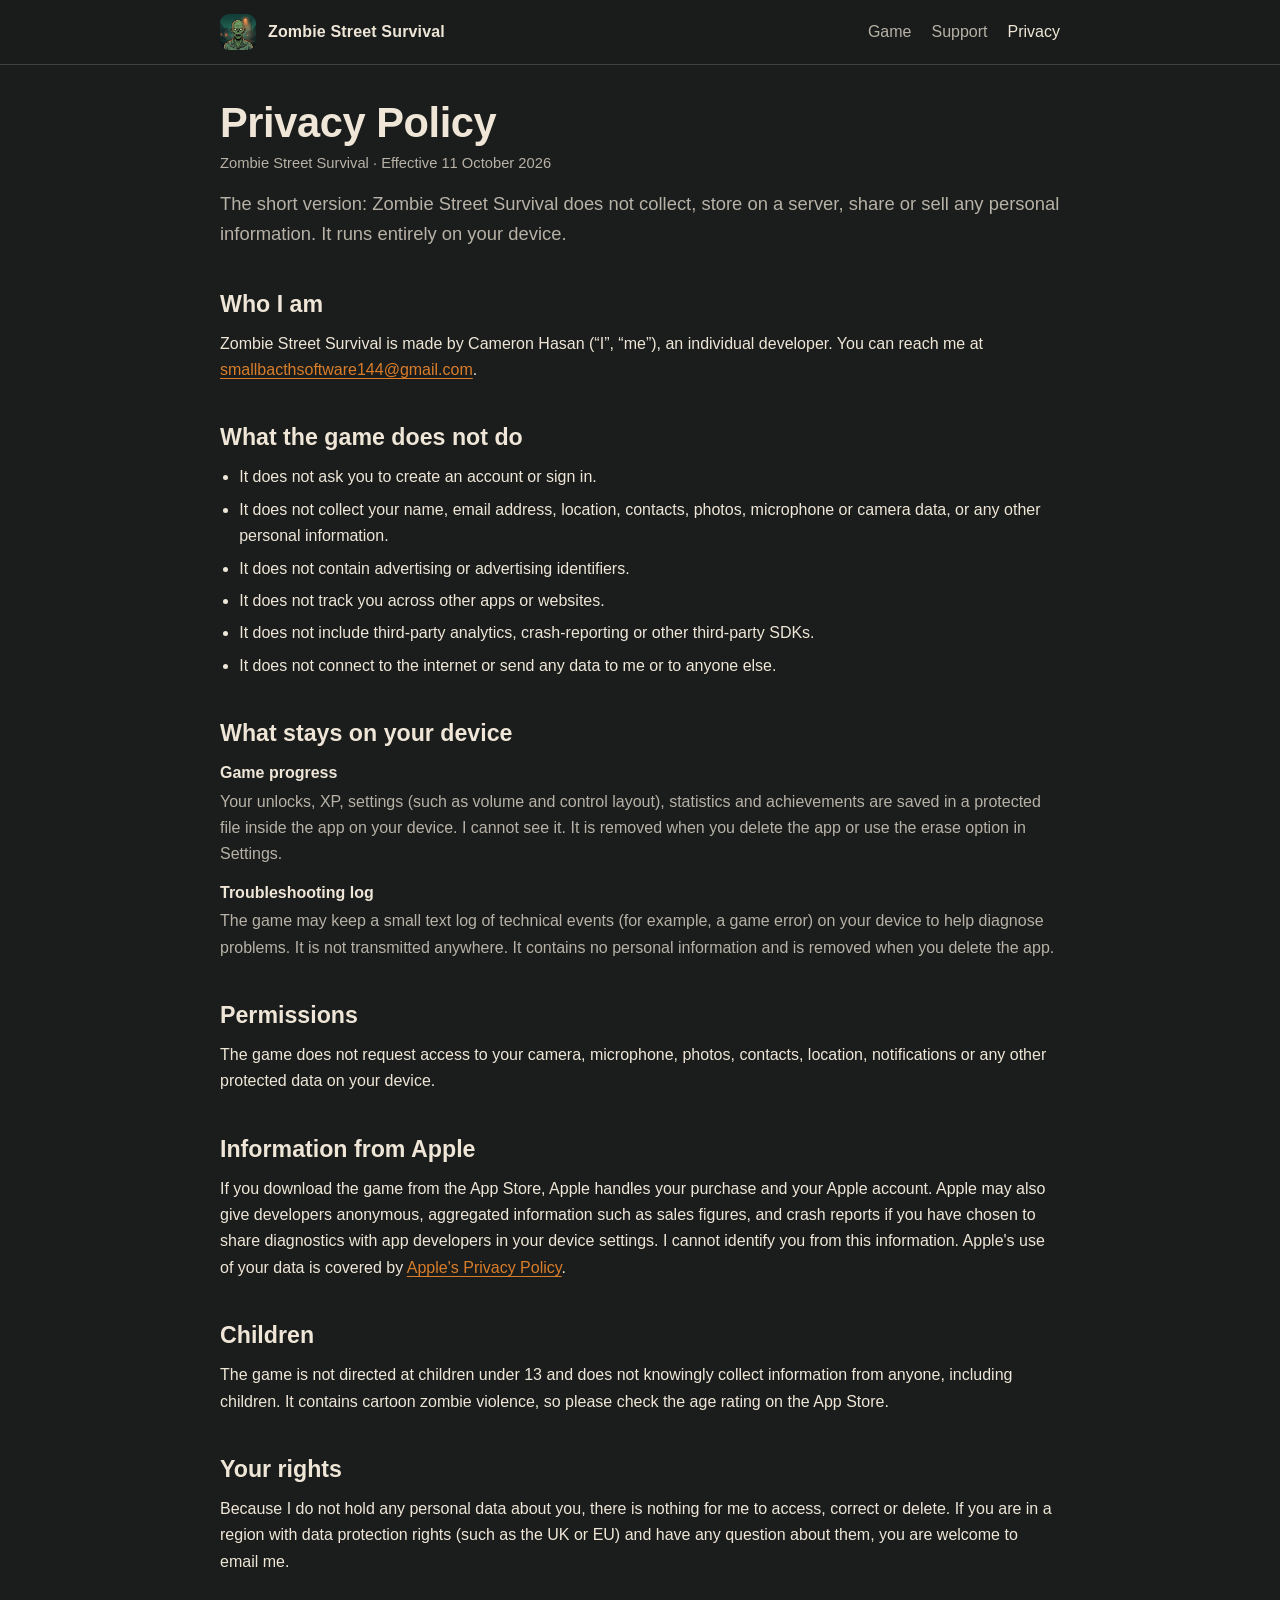
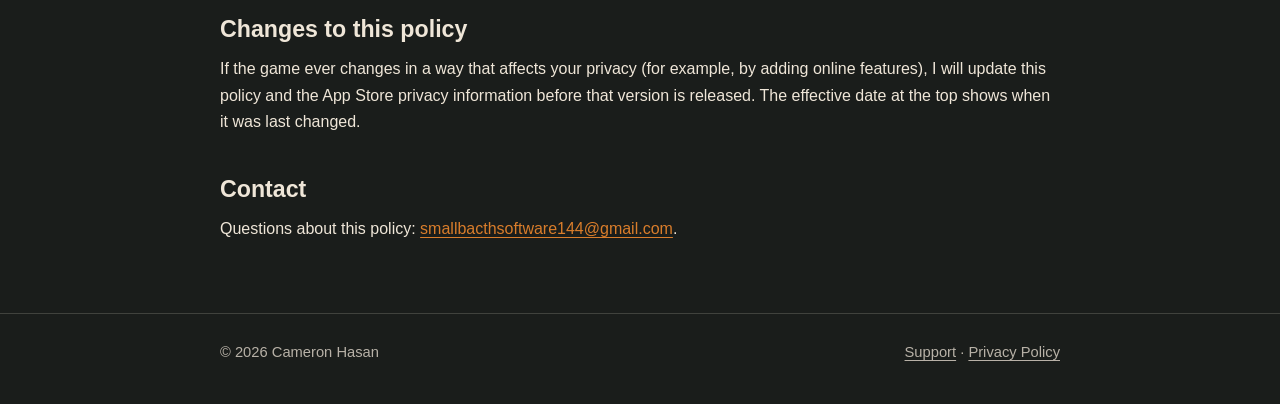
==== privacy.html @ cae44ef5 "Zombie Street Survival website: home, support, privacy Co-Authored-By: Claude Sonnet 5.5 <noreply@an" ====
<!doctype html>
<html lang="en">
<head>
<meta charset="utf-8">
<meta name="viewport" content="width=device-width, initial-scale=1">
<title>Privacy Policy - Zombie Street Survival</title>
<meta name="description" content="Privacy policy for Zombie Street Survival: the game collects no personal data.">
<meta name="theme-color" content="#1a1d1b">
<link rel="icon" type="image/png" href="img/favicon.png">
<link rel="apple-touch-icon" href="img/apple-touch-icon.png">
<link rel="stylesheet" href="style.css">
</head>
<body>
<header class="top"><div class="wrap">
<a class="brand" href="index.html"><img src="img/icon.png" alt="" width="36" height="36"><span>Zombie Street Survival</span></a>
<nav aria-label="Main"><a href="index.html">Game</a><a href="support.html">Support</a><a href="privacy.html" aria-current="page">Privacy</a></nav>
</div></header>

<main><div class="wrap">
<h1 style="font-size:clamp(1.8rem,5vw,2.6rem);margin:0 0 6px">Privacy Policy</h1>
<p class="small">Zombie Street Survival &middot; Effective 11 October 2026</p>

<p class="lead">The short version: Zombie Street Survival does not collect, store on a server, share or sell any personal information. It runs entirely on your device.</p>

<h2>Who I am</h2>
<p>Zombie Street Survival is made by Cameron Hasan (&ldquo;I&rdquo;, &ldquo;me&rdquo;), an individual developer. You can reach me at <a href="mailto:smallbacthsoftware144@gmail.com">smallbacthsoftware144@gmail.com</a>.</p>

<h2>What the game does not do</h2>
<ul>
<li>It does not ask you to create an account or sign in.</li>
<li>It does not collect your name, email address, location, contacts, photos, microphone or camera data, or any other personal information.</li>
<li>It does not contain advertising or advertising identifiers.</li>
<li>It does not track you across other apps or websites.</li>
<li>It does not include third-party analytics, crash-reporting or other third-party SDKs.</li>
<li>It does not connect to the internet or send any data to me or to anyone else.</li>
</ul>

<h2>What stays on your device</h2>
<dl class="facts">
<dt>Game progress</dt>
<dd>Your unlocks, XP, settings (such as volume and control layout), statistics and achievements are saved in a protected file inside the app on your device. I cannot see it. It is removed when you delete the app or use the erase option in Settings.</dd>
<dt>Troubleshooting log</dt>
<dd>The game may keep a small text log of technical events (for example, a game error) on your device to help diagnose problems. It is not transmitted anywhere. It contains no personal information and is removed when you delete the app.</dd>
</dl>

<h2>Permissions</h2>
<p>The game does not request access to your camera, microphone, photos, contacts, location, notifications or any other protected data on your device.</p>

<h2>Information from Apple</h2>
<p>If you download the game from the App Store, Apple handles your purchase and your Apple account. Apple may also give developers anonymous, aggregated information such as sales figures, and crash reports if you have chosen to share diagnostics with app developers in your device settings. I cannot identify you from this information. Apple's use of your data is covered by <a href="https://www.apple.com/legal/privacy/" rel="noopener">Apple's Privacy Policy</a>.</p>

<h2>Children</h2>
<p>The game is not directed at children under 13 and does not knowingly collect information from anyone, including children. It contains cartoon zombie violence, so please check the age rating on the App Store.</p>

<h2>Your rights</h2>
<p>Because I do not hold any personal data about you, there is nothing for me to access, correct or delete. If you are in a region with data protection rights (such as the UK or EU) and have any question about them, you are welcome to email me.</p>

<h2>Changes to this policy</h2>
<p>If the game ever changes in a way that affects your privacy (for example, by adding online features), I will update this policy and the App Store privacy information before that version is released. The effective date at the top shows when it was last changed.</p>

<h2>Contact</h2>
<p>Questions about this policy: <a href="mailto:smallbacthsoftware144@gmail.com">smallbacthsoftware144@gmail.com</a>.</p>
</div></main>
<footer><div class="wrap">
<span>&copy; 2026 Cameron Hasan</span>
<span><a href="support.html">Support</a> &middot; <a href="privacy.html">Privacy Policy</a></span>
</div></footer>
</body>
</html>
---- style.css ----
:root {
  --bg: #1a1d1b;
  --panel: #232825;
  --panel-2: #2b312d;
  --cream: #efe6d8;
  --dim: rgba(239, 230, 216, 0.74);
  --amber: #d97d2b;
  --amber-dim: #a85f1f;
  --line: rgba(239, 230, 216, 0.18);
  --night: #12302c;
}
* { box-sizing: border-box; }
html { color-scheme: dark; }
body {
  margin: 0;
  background: var(--bg);
  color: var(--cream);
  font: 16px/1.65 -apple-system, BlinkMacSystemFont, "Segoe UI", Roboto, Helvetica, Arial, sans-serif;
  -webkit-text-size-adjust: 100%;
}
a { color: var(--amber); text-underline-offset: 3px; }
a:hover { color: #f0a257; }
a:focus-visible, summary:focus-visible { outline: 2px solid var(--amber); outline-offset: 3px; border-radius: 4px; }
.wrap { max-width: 880px; margin: 0 auto; padding: 0 20px; }

/* top bar */
.top { border-bottom: 1px solid var(--line); background: rgba(26, 29, 27, 0.95); }
.top .wrap { display: flex; align-items: center; justify-content: space-between; gap: 16px; min-height: 64px; flex-wrap: wrap; }
.brand { display: flex; align-items: center; gap: 12px; color: var(--cream); text-decoration: none; font-weight: 700; letter-spacing: 0.01em; }
.brand img { width: 36px; height: 36px; border-radius: 9px; display: block; }
.top nav { display: flex; gap: 20px; }
.top nav a { color: var(--dim); text-decoration: none; padding: 8px 0; }
.top nav a:hover, .top nav a[aria-current="page"] { color: var(--cream); }

/* hero */
.hero { position: relative; background: var(--night); border-bottom: 1px solid var(--line); }
.hero img.art { display: block; width: 100%; height: auto; max-height: 460px; object-fit: cover; object-position: center 35%; }
.hero::after { content: ""; position: absolute; inset: 0; background: linear-gradient(180deg, rgba(26,29,27,0) 35%, rgba(26,29,27,0.92) 100%); pointer-events: none; }
.hero .copy { position: absolute; z-index: 1; left: 0; right: 0; bottom: 0; padding-bottom: 28px; }
h1 { font-size: clamp(2rem, 6vw, 3.4rem); line-height: 1.05; margin: 0 0 6px; letter-spacing: -0.01em; }
.tag { font-size: clamp(1.05rem, 2.6vw, 1.3rem); color: var(--amber); margin: 0; font-weight: 600; }

main { padding: 36px 0 56px; }
h2 { font-size: 1.45rem; margin: 40px 0 12px; line-height: 1.25; }
h2:first-child { margin-top: 0; }
h3 { font-size: 1.05rem; margin: 24px 0 6px; }
p { margin: 0 0 14px; }
.lead { font-size: 1.15rem; color: var(--dim); }
ul { padding-left: 1.2rem; margin: 0 0 14px; }
li { margin-bottom: 6px; }

.pill { display: inline-block; background: var(--panel-2); border: 1px solid var(--line); border-radius: 999px; padding: 6px 14px; font-size: 0.95rem; color: var(--cream); }
.pill.hot { background: var(--amber); border-color: var(--amber); color: #1a1d1b; font-weight: 700; }
.pills { display: flex; flex-wrap: wrap; gap: 10px; margin: 18px 0 8px; }

.grid { display: grid; grid-template-columns: repeat(auto-fit, minmax(240px, 1fr)); gap: 14px; margin: 18px 0 8px; }
.card { background: var(--panel); border: 1px solid var(--line); border-radius: 14px; padding: 18px 18px 8px; }
.card h3 { margin: 0 0 6px; color: var(--cream); }
.card p { color: var(--dim); font-size: 0.97rem; }

.box { background: var(--panel); border: 1px solid var(--line); border-left: 4px solid var(--amber); border-radius: 12px; padding: 16px 20px 6px; margin: 18px 0 24px; }
.box.contact { border-left-color: var(--amber); }
.big-mail { font-size: 1.2rem; font-weight: 700; word-break: break-all; }

details { background: var(--panel); border: 1px solid var(--line); border-radius: 12px; margin: 0 0 10px; }
summary { cursor: pointer; padding: 15px 18px; font-weight: 600; list-style: none; display: flex; justify-content: space-between; gap: 12px; }
summary::-webkit-details-marker { display: none; }
summary::after { content: "+"; color: var(--amber); font-size: 1.3rem; line-height: 1; }
details[open] summary::after { content: "–"; }
details .answer { padding: 0 18px 8px; color: var(--dim); }
details .answer p:last-child { margin-bottom: 8px; }

footer { border-top: 1px solid var(--line); padding: 26px 0 40px; color: var(--dim); font-size: 0.92rem; }
footer .wrap { display: flex; justify-content: space-between; gap: 12px; flex-wrap: wrap; }
footer a { color: var(--dim); }
footer a:hover { color: var(--cream); }
.small { font-size: 0.92rem; color: var(--dim); }
dl.facts { margin: 0 0 14px; }
dl.facts dt { font-weight: 700; margin-top: 12px; }
dl.facts dd { margin: 2px 0 0; color: var(--dim); }
@media (max-width: 520px) { .top .wrap { padding-top: 10px; padding-bottom: 6px; } }
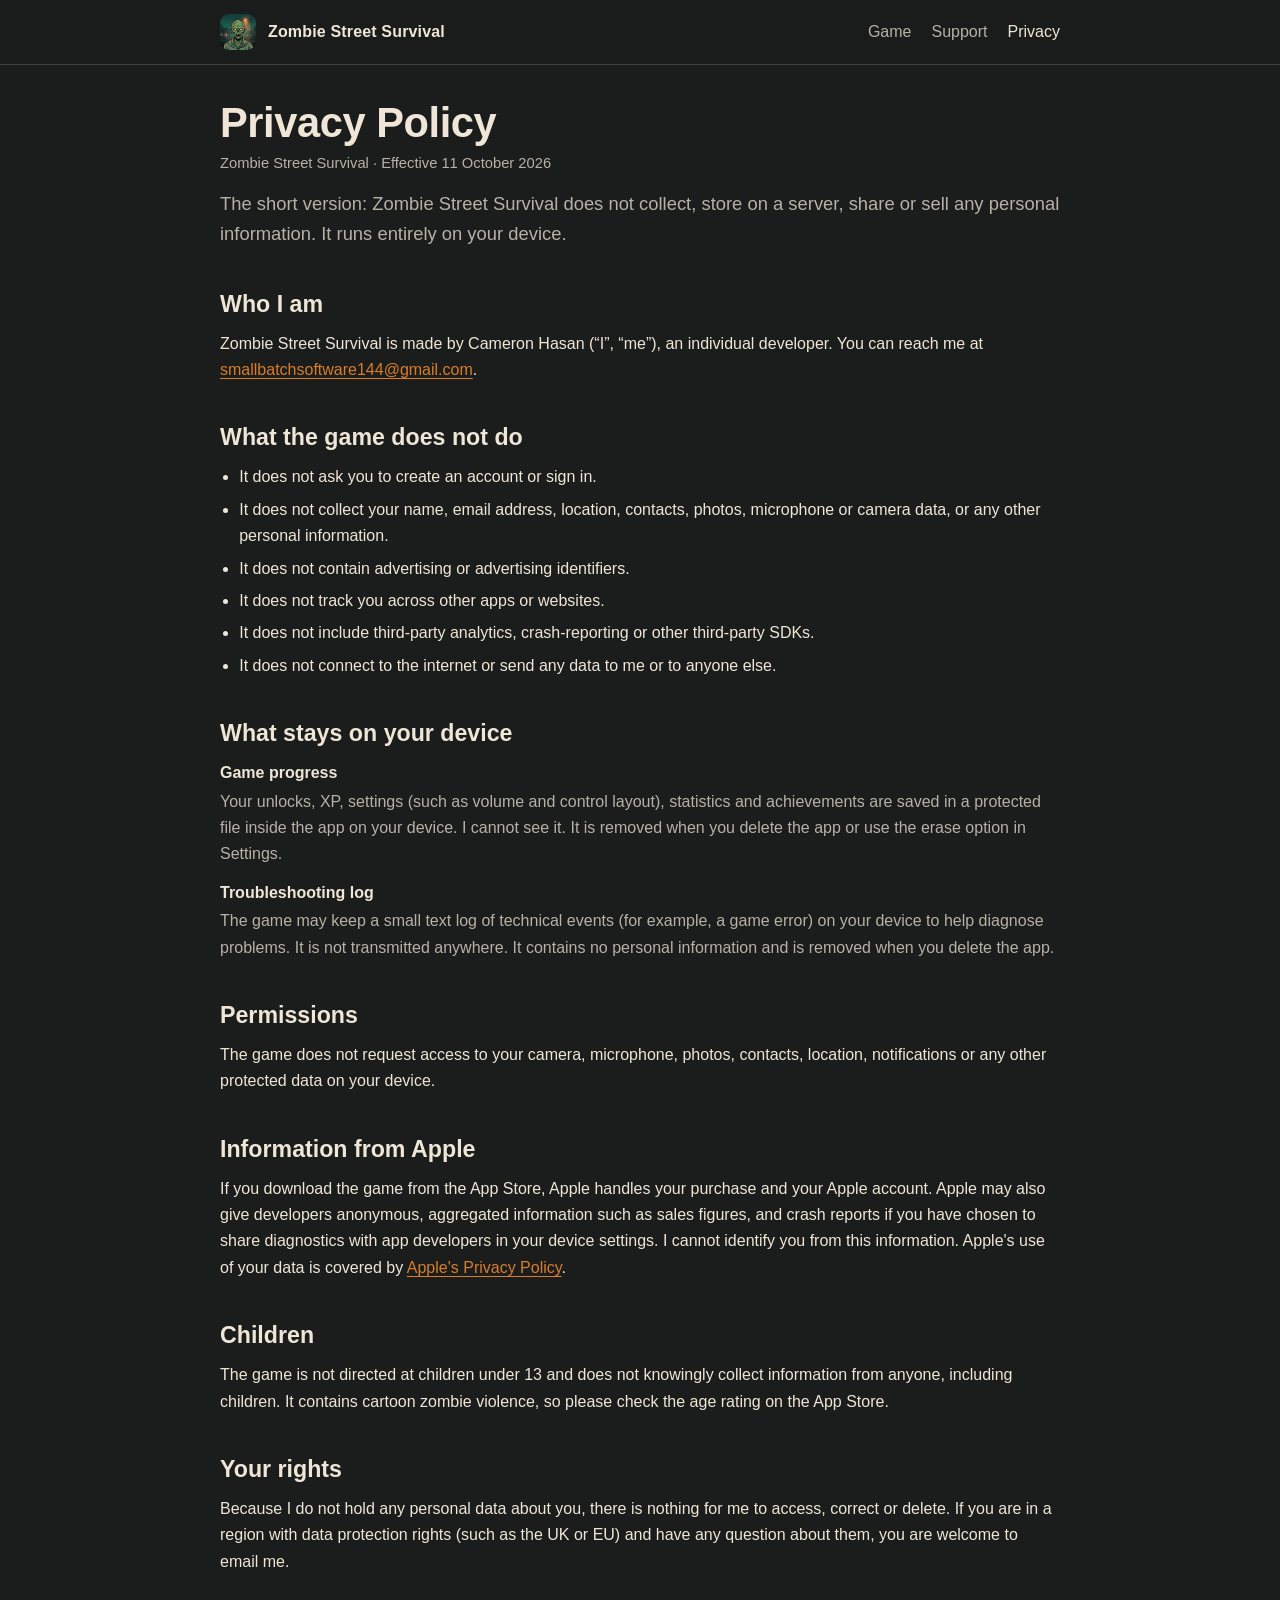
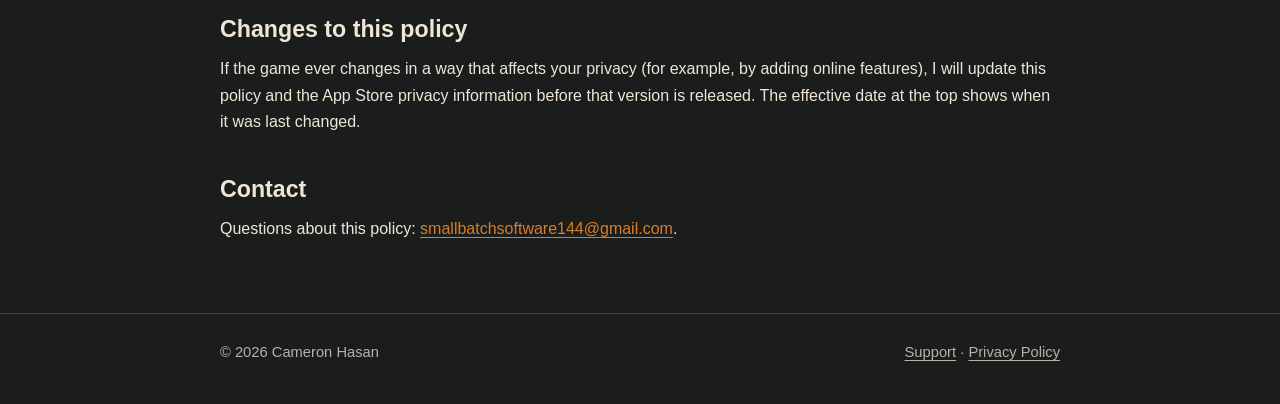
==== commit b74bbbec: "Fix support email spelling Co-Authored-By: Claude Sonnet 5.5 <noreply@anthropic.com>" ====
--- a/privacy.html
+++ b/privacy.html
@@ -23,7 +23,7 @@
 <p class="lead">The short version: Zombie Street Survival does not collect, store on a server, share or sell any personal information. It runs entirely on your device.</p>
 
 <h2>Who I am</h2>
-<p>Zombie Street Survival is made by Cameron Hasan (&ldquo;I&rdquo;, &ldquo;me&rdquo;), an individual developer. You can reach me at <a href="mailto:smallbacthsoftware144@gmail.com">smallbacthsoftware144@gmail.com</a>.</p>
+<p>Zombie Street Survival is made by Cameron Hasan (&ldquo;I&rdquo;, &ldquo;me&rdquo;), an individual developer. You can reach me at <a href="mailto:smallbatchsoftware144@gmail.com">smallbatchsoftware144@gmail.com</a>.</p>
 
 <h2>What the game does not do</h2>
 <ul>
@@ -59,7 +59,7 @@
 <p>If the game ever changes in a way that affects your privacy (for example, by adding online features), I will update this policy and the App Store privacy information before that version is released. The effective date at the top shows when it was last changed.</p>
 
 <h2>Contact</h2>
-<p>Questions about this policy: <a href="mailto:smallbacthsoftware144@gmail.com">smallbacthsoftware144@gmail.com</a>.</p>
+<p>Questions about this policy: <a href="mailto:smallbatchsoftware144@gmail.com">smallbatchsoftware144@gmail.com</a>.</p>
 </div></main>
 <footer><div class="wrap">
 <span>&copy; 2026 Cameron Hasan</span>
